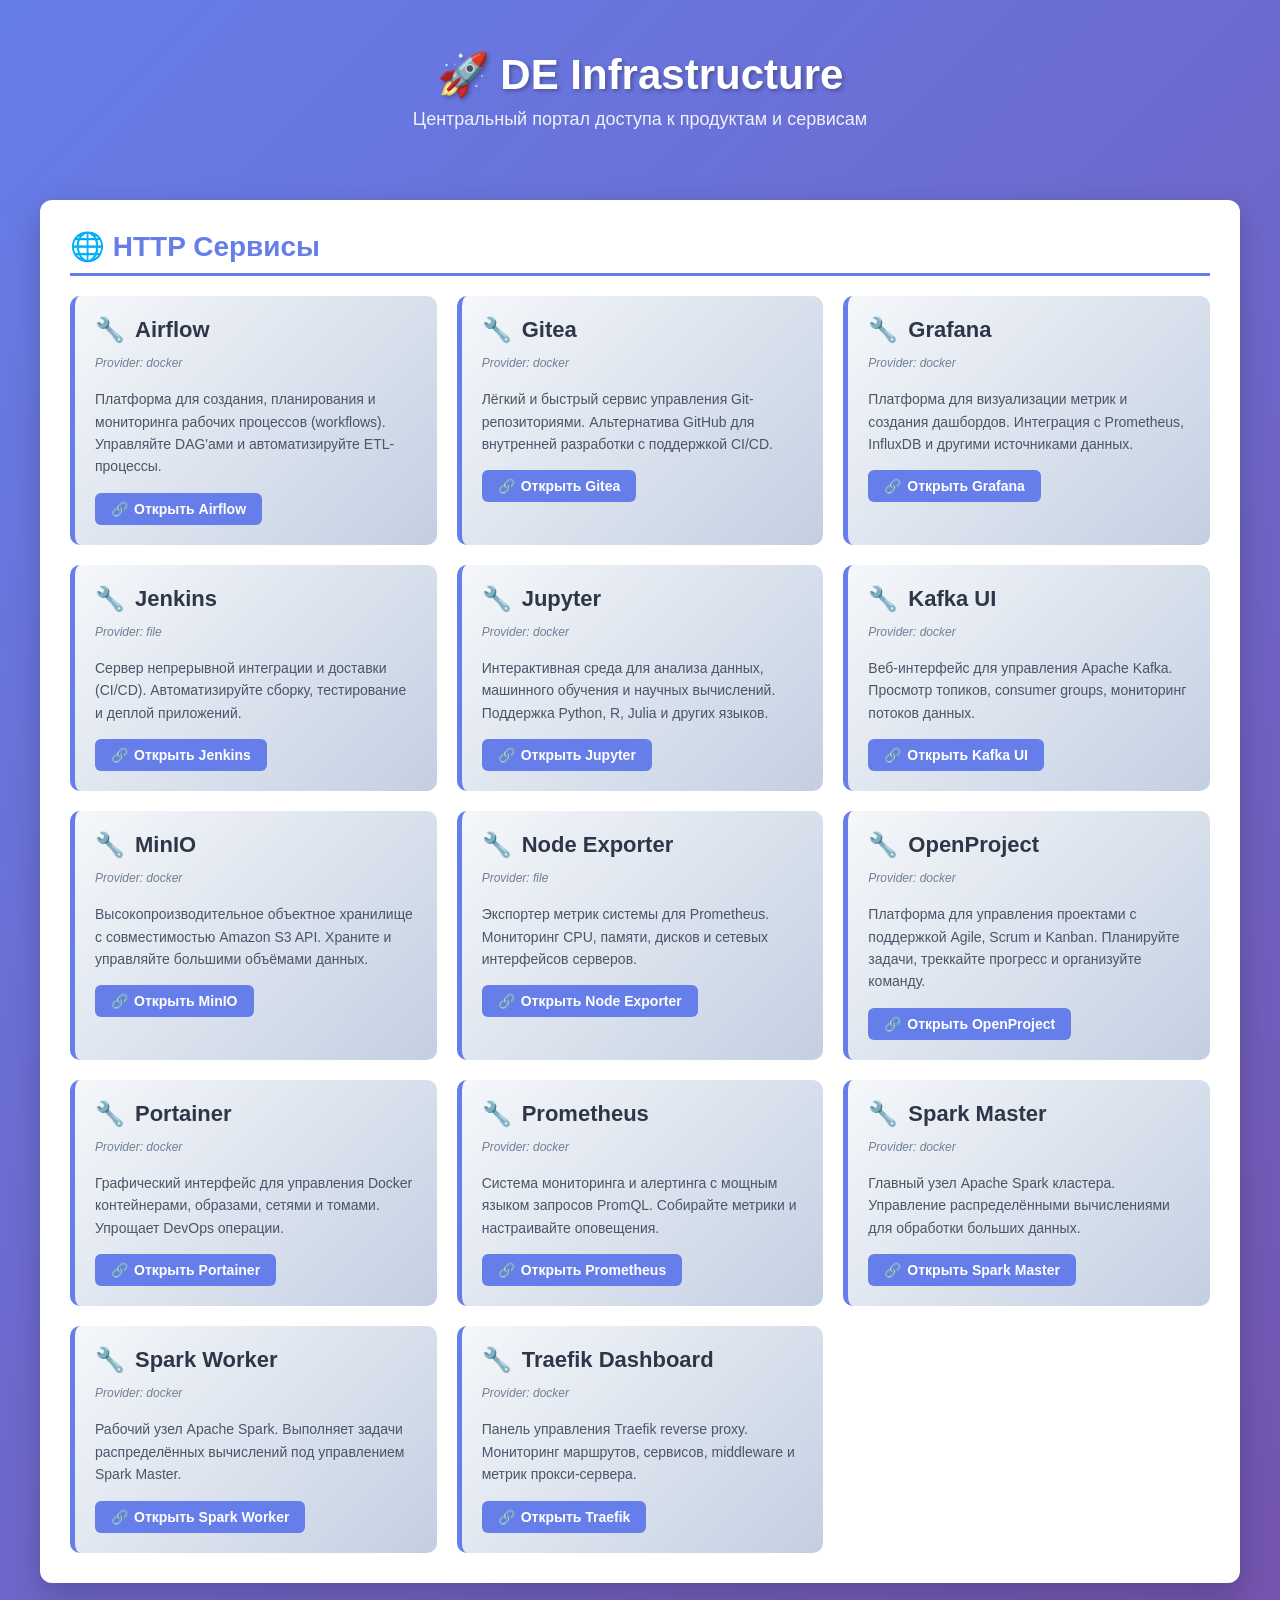
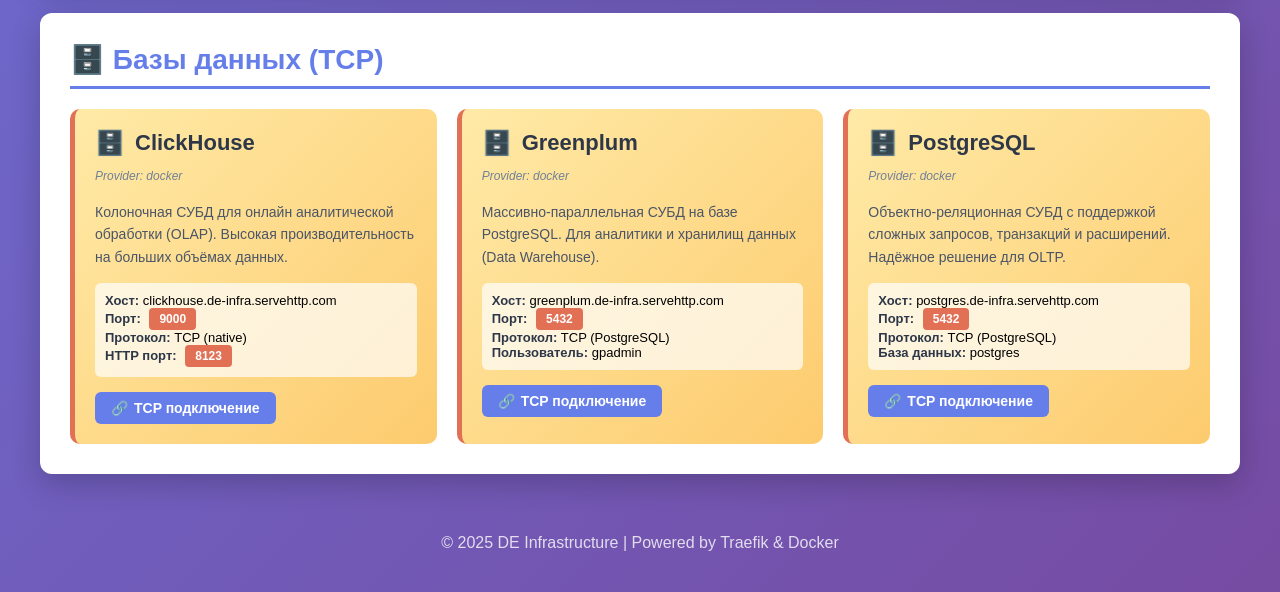
==== index.bkp.html @ e06b54d3 "autocommit" ====
<!DOCTYPE html>
<html lang="ru">
<head>
  <meta charset="UTF-8" />
  <meta name="viewport" content="width=device-width, initial-scale=1.0" />
  <title>DE Infrastructure - Список продуктов</title>
  <style>
    * {
      margin: 0;
      padding: 0;
      box-sizing: border-box;
    }
    
    body {
      font-family: 'Segoe UI', Tahoma, Geneva, Verdana, sans-serif;
      background: linear-gradient(135deg, #667eea 0%, #764ba2 100%);
      min-height: 100vh;
      padding: 20px;
    }
    
    .container {
      max-width: 1200px;
      margin: 0 auto;
    }
    
    header {
      text-align: center;
      color: white;
      margin-bottom: 40px;
      padding: 30px 0;
    }
    
    header h1 {
      font-size: 42px;
      margin-bottom: 10px;
      text-shadow: 2px 2px 4px rgba(0,0,0,0.3);
    }
    
    header p {
      font-size: 18px;
      opacity: 0.9;
    }
    
    .section {
      background: white;
      border-radius: 12px;
      padding: 30px;
      margin-bottom: 30px;
      box-shadow: 0 10px 30px rgba(0,0,0,0.2);
    }
    
    .section h2 {
      color: #667eea;
      margin-bottom: 20px;
      font-size: 28px;
      border-bottom: 3px solid #667eea;
      padding-bottom: 10px;
    }
    
    .product-grid {
      display: grid;
      grid-template-columns: repeat(auto-fill, minmax(320px, 1fr));
      gap: 20px;
      margin-top: 20px;
    }
    
    .product-card {
      background: linear-gradient(135deg, #f5f7fa 0%, #c3cfe2 100%);
      border-radius: 10px;
      padding: 20px;
      transition: transform 0.3s ease, box-shadow 0.3s ease;
      border-left: 5px solid #667eea;
    }
    
    .product-card:hover {
      transform: translateY(-5px);
      box-shadow: 0 8px 20px rgba(0,0,0,0.15);
    }
    
    .product-card h3 {
      color: #2d3748;
      font-size: 22px;
      margin-bottom: 10px;
      display: flex;
      align-items: center;
    }
    
    .product-card h3::before {
      content: "🔧";
      margin-right: 10px;
      font-size: 24px;
    }
    
    .product-card p {
      color: #4a5568;
      font-size: 14px;
      line-height: 1.6;
      margin-bottom: 15px;
    }
    
    .product-card .provider {
      font-size: 12px;
      color: #718096;
      margin-bottom: 15px;
      font-style: italic;
    }
    
    .links {
      display: flex;
      gap: 10px;
      flex-wrap: wrap;
    }
    
    .links a {
      padding: 8px 16px;
      background: #667eea;
      color: white;
      text-decoration: none;
      border-radius: 6px;
      font-size: 14px;
      font-weight: 600;
      transition: background 0.3s ease;
      display: inline-flex;
      align-items: center;
    }
    
    .links a:hover {
      background: #5568d3;
    }
    
    .links a::before {
      content: "🔗";
      margin-right: 6px;
    }
    
    .db-card {
      background: linear-gradient(135deg, #ffeaa7 0%, #fdcb6e 100%);
      border-left: 5px solid #e17055;
    }
    
    .db-card h3::before {
      content: "🗄️";
    }
    
    .db-info {
      background: rgba(255,255,255,0.7);
      padding: 10px;
      border-radius: 6px;
      margin-bottom: 15px;
      font-size: 13px;
    }
    
    .db-info strong {
      color: #2d3748;
    }
    
    .port {
      display: inline-block;
      background: #e17055;
      color: white;
      padding: 4px 10px;
      border-radius: 4px;
      font-size: 12px;
      font-weight: bold;
      margin-left: 5px;
    }
    
    footer {
      text-align: center;
      color: white;
      margin-top: 40px;
      padding: 20px;
      opacity: 0.8;
    }
    
    @media (max-width: 768px) {
      header h1 {
        font-size: 32px;
      }
      
      .product-grid {
        grid-template-columns: 1fr;
      }
    }
  </style>
</head>
<body>
  <div class="container">
    <header>
      <h1>🚀 DE Infrastructure</h1>
      <p>Центральный портал доступа к продуктам и сервисам</p>
    </header>
    
    <!-- HTTP Сервисы -->
    <div class="section">
      <h2>🌐 HTTP Сервисы</h2>
      <div class="product-grid">
        
        <div class="product-card">
          <h3>Airflow</h3>
          <p class="provider">Provider: docker</p>
          <p>Платформа для создания, планирования и мониторинга рабочих процессов (workflows). Управляйте DAG'ами и автоматизируйте ETL-процессы.</p>
          <div class="links">
            <a href="http://airflow.de-infra.servehttp.com" target="_blank">Открыть Airflow</a>
          </div>
        </div>
        
        <div class="product-card">
          <h3>Gitea</h3>
          <p class="provider">Provider: docker</p>
          <p>Лёгкий и быстрый сервис управления Git-репозиториями. Альтернатива GitHub для внутренней разработки с поддержкой CI/CD.</p>
          <div class="links">
            <a href="http://gitea.de-infra.servehttp.com" target="_blank">Открыть Gitea</a>
          </div>
        </div>
        
        <div class="product-card">
          <h3>Grafana</h3>
          <p class="provider">Provider: docker</p>
          <p>Платформа для визуализации метрик и создания дашбордов. Интеграция с Prometheus, InfluxDB и другими источниками данных.</p>
          <div class="links">
            <a href="http://grafana.de-infra.servehttp.com" target="_blank">Открыть Grafana</a>
          </div>
        </div>
        
        <div class="product-card">
          <h3>Jenkins</h3>
          <p class="provider">Provider: file</p>
          <p>Сервер непрерывной интеграции и доставки (CI/CD). Автоматизируйте сборку, тестирование и деплой приложений.</p>
          <div class="links">
            <a href="http://jenkins.de-infra.servehttp.com" target="_blank">Открыть Jenkins</a>
          </div>
        </div>
        
        <div class="product-card">
          <h3>Jupyter</h3>
          <p class="provider">Provider: docker</p>
          <p>Интерактивная среда для анализа данных, машинного обучения и научных вычислений. Поддержка Python, R, Julia и других языков.</p>
          <div class="links">
            <a href="http://jupyter.de-infra.servehttp.com" target="_blank">Открыть Jupyter</a>
          </div>
        </div>
        
        <div class="product-card">
          <h3>Kafka UI</h3>
          <p class="provider">Provider: docker</p>
          <p>Веб-интерфейс для управления Apache Kafka. Просмотр топиков, consumer groups, мониторинг потоков данных.</p>
          <div class="links">
            <a href="http://kafka.de-infra.servehttp.com" target="_blank">Открыть Kafka UI</a>
          </div>
        </div>
        
        <div class="product-card">
          <h3>MinIO</h3>
          <p class="provider">Provider: docker</p>
          <p>Высокопроизводительное объектное хранилище с совместимостью Amazon S3 API. Храните и управляйте большими объёмами данных.</p>
          <div class="links">
            <a href="http://minio.de-infra.servehttp.com" target="_blank">Открыть MinIO</a>
          </div>
        </div>
        
        <div class="product-card">
          <h3>Node Exporter</h3>
          <p class="provider">Provider: file</p>
          <p>Экспортер метрик системы для Prometheus. Мониторинг CPU, памяти, дисков и сетевых интерфейсов серверов.</p>
          <div class="links">
            <a href="http://node-exporter.de-infra.servehttp.com" target="_blank">Открыть Node Exporter</a>
          </div>
        </div>
        
        <div class="product-card">
          <h3>OpenProject</h3>
          <p class="provider">Provider: docker</p>
          <p>Платформа для управления проектами с поддержкой Agile, Scrum и Kanban. Планируйте задачи, треккайте прогресс и организуйте команду.</p>
          <div class="links">
            <a href="http://openproject.de-infra.servehttp.com" target="_blank">Открыть OpenProject</a>
          </div>
        </div>
        
        <div class="product-card">
          <h3>Portainer</h3>
          <p class="provider">Provider: docker</p>
          <p>Графический интерфейс для управления Docker контейнерами, образами, сетями и томами. Упрощает DevOps операции.</p>
          <div class="links">
            <a href="http://portainer.de-infra.servehttp.com" target="_blank">Открыть Portainer</a>
          </div>
        </div>
        
        <div class="product-card">
          <h3>Prometheus</h3>
          <p class="provider">Provider: docker</p>
          <p>Система мониторинга и алертинга с мощным языком запросов PromQL. Собирайте метрики и настраивайте оповещения.</p>
          <div class="links">
            <a href="http://prometheus.de-infra.servehttp.com" target="_blank">Открыть Prometheus</a>
          </div>
        </div>
        
        <div class="product-card">
          <h3>Spark Master</h3>
          <p class="provider">Provider: docker</p>
          <p>Главный узел Apache Spark кластера. Управление распределёнными вычислениями для обработки больших данных.</p>
          <div class="links">
            <a href="http://spark-master.de-infra.servehttp.com" target="_blank">Открыть Spark Master</a>
          </div>
        </div>
        
        <div class="product-card">
          <h3>Spark Worker</h3>
          <p class="provider">Provider: docker</p>
          <p>Рабочий узел Apache Spark. Выполняет задачи распределённых вычислений под управлением Spark Master.</p>
          <div class="links">
            <a href="http://spark-worker.de-infra.servehttp.com" target="_blank">Открыть Spark Worker</a>
          </div>
        </div>
        
        <div class="product-card">
          <h3>Traefik Dashboard</h3>
          <p class="provider">Provider: docker</p>
          <p>Панель управления Traefik reverse proxy. Мониторинг маршрутов, сервисов, middleware и метрик прокси-сервера.</p>
          <div class="links">
            <a href="http://traefik.de-infra.servehttp.com" target="_blank">Открыть Traefik</a>
          </div>
        </div>
        
      </div>
    </div>
    
    <!-- TCP Сервисы (Базы данных) -->
    <div class="section">
      <h2>🗄️ Базы данных (TCP)</h2>
      <div class="product-grid">
        
        <div class="product-card db-card">
          <h3>ClickHouse</h3>
          <p class="provider">Provider: docker</p>
          <p>Колоночная СУБД для онлайн аналитической обработки (OLAP). Высокая производительность на больших объёмах данных.</p>
          <div class="db-info">
            <strong>Хост:</strong> clickhouse.de-infra.servehttp.com<br>
            <strong>Порт:</strong> <span class="port">9000</span><br>
            <strong>Протокол:</strong> TCP (native)<br>
            <strong>HTTP порт:</strong> <span class="port">8123</span>
          </div>
          <div class="links">
            <a href="tcp://clickhouse.de-infra.servehttp.com:9000">TCP подключение</a>
          </div>
        </div>
        
        <div class="product-card db-card">
          <h3>Greenplum</h3>
          <p class="provider">Provider: docker</p>
          <p>Массивно-параллельная СУБД на базе PostgreSQL. Для аналитики и хранилищ данных (Data Warehouse).</p>
          <div class="db-info">
            <strong>Хост:</strong> greenplum.de-infra.servehttp.com<br>
            <strong>Порт:</strong> <span class="port">5432</span><br>
            <strong>Протокол:</strong> TCP (PostgreSQL)<br>
            <strong>Пользователь:</strong> gpadmin
          </div>
          <div class="links">
            <a href="tcp://greenplum.de-infra.servehttp.com:5432">TCP подключение</a>
          </div>
        </div>
        
        <div class="product-card db-card">
          <h3>PostgreSQL</h3>
          <p class="provider">Provider: docker</p>
          <p>Объектно-реляционная СУБД с поддержкой сложных запросов, транзакций и расширений. Надёжное решение для OLTP.</p>
          <div class="db-info">
            <strong>Хост:</strong> postgres.de-infra.servehttp.com<br>
            <strong>Порт:</strong> <span class="port">5432</span><br>
            <strong>Протокол:</strong> TCP (PostgreSQL)<br>
            <strong>База данных:</strong> postgres
          </div>
          <div class="links">
            <a href="tcp://postgres.de-infra.servehttp.com:5432">TCP подключение</a>
          </div>
        </div>
        
      </div>
    </div>
    
    <footer>
      <p>© 2025 DE Infrastructure | Powered by Traefik & Docker</p>
    </footer>
  </div>
</body>
</html>
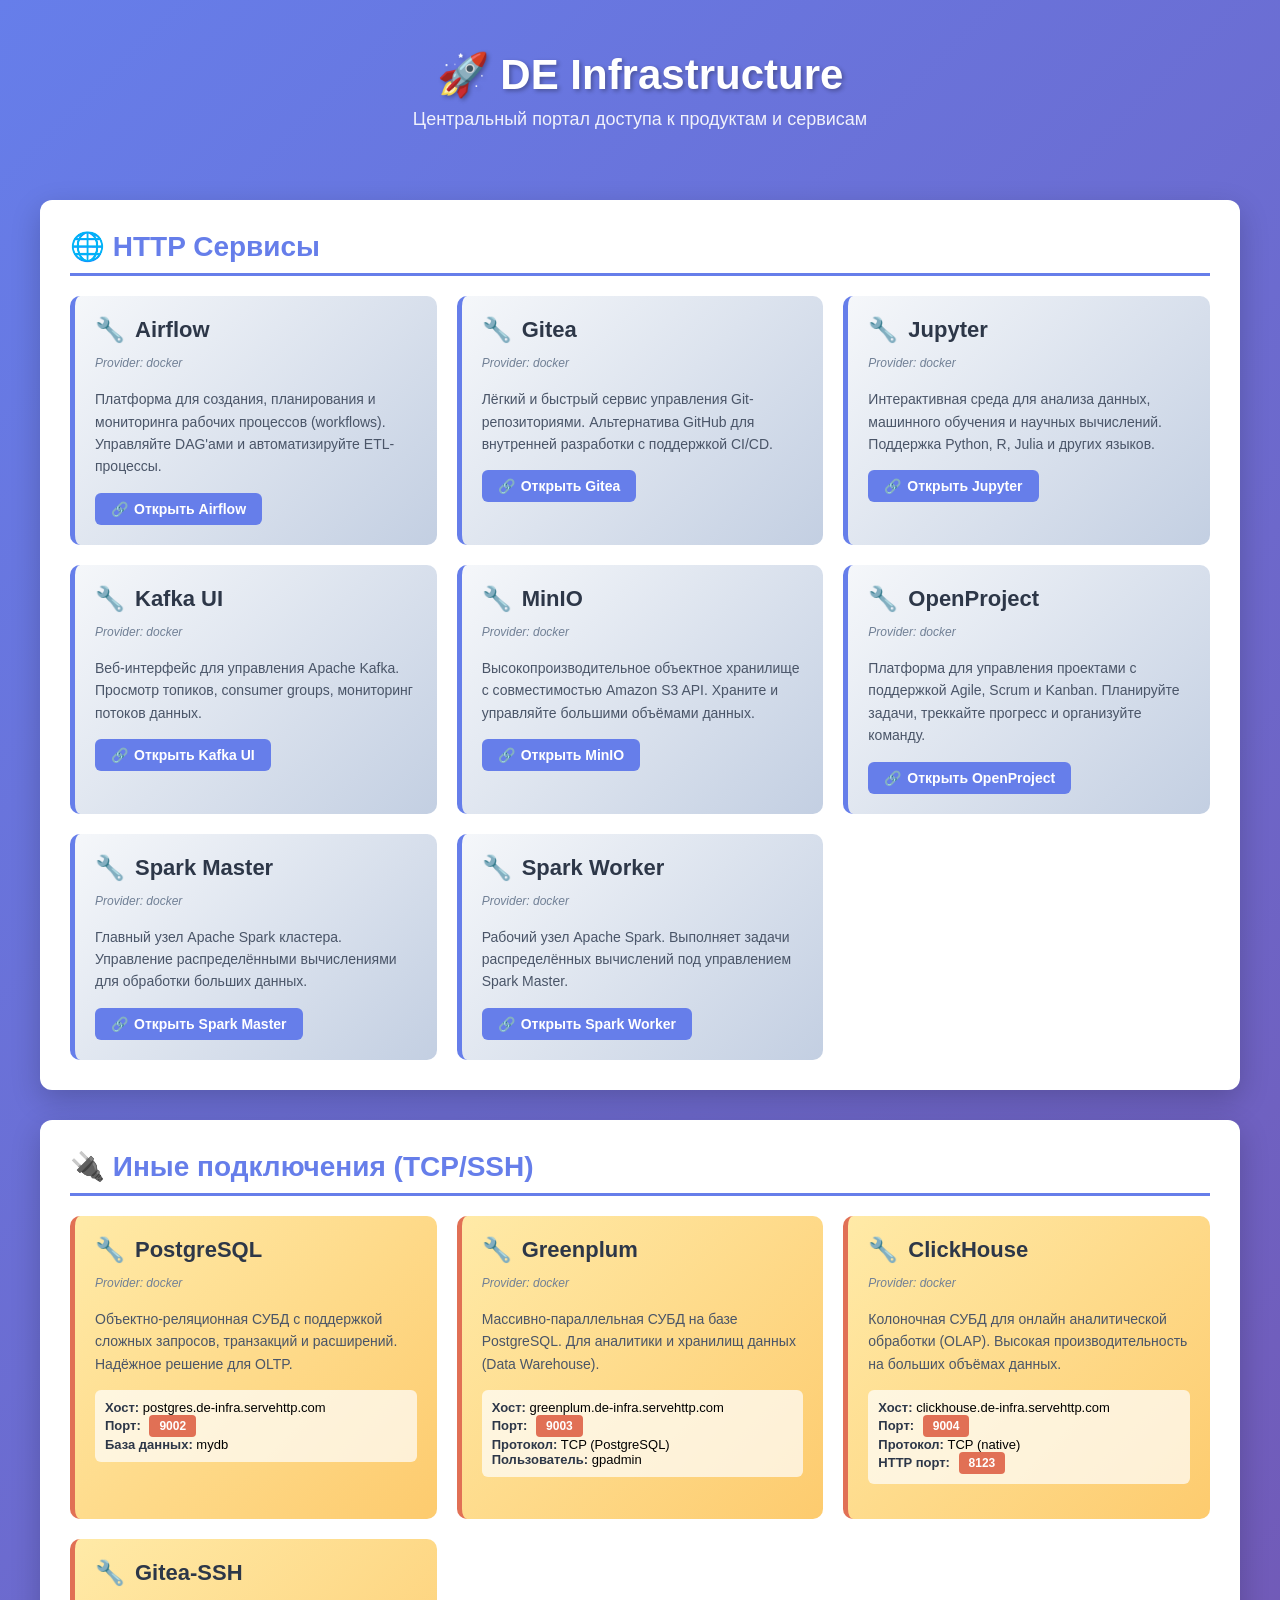
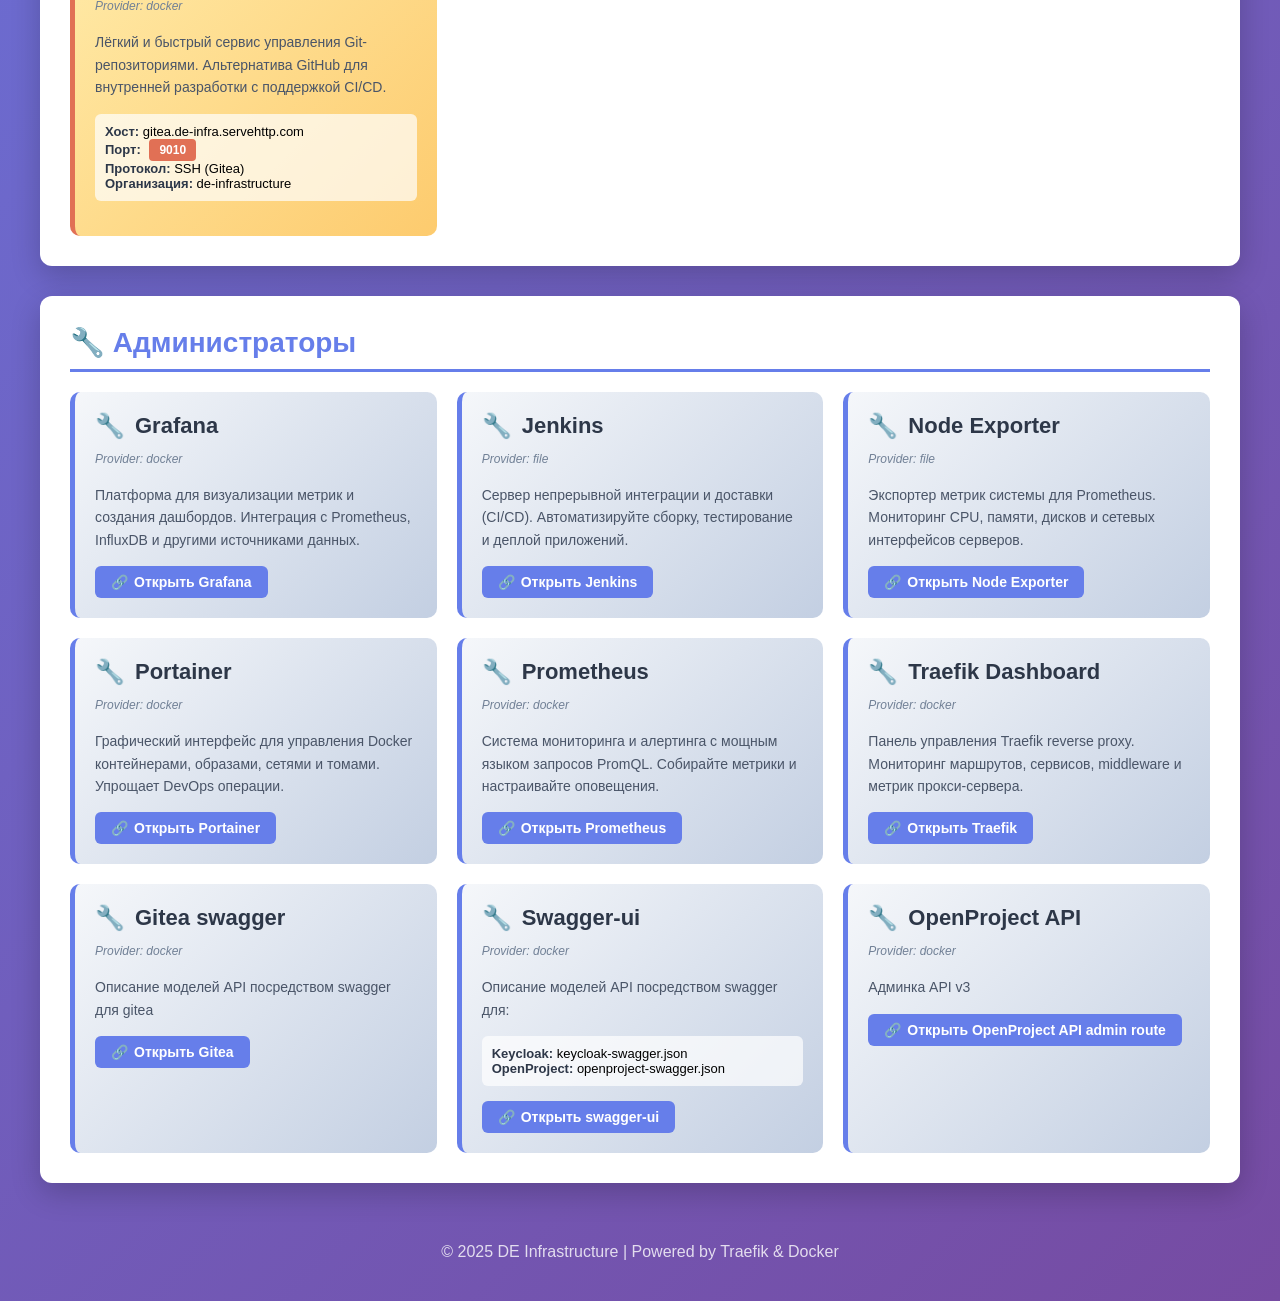
==== commit 188c28b1: "autocommit" ====
--- a/index.bkp.html
+++ b/index.bkp.html
@@ -137,11 +137,14 @@
       background: linear-gradient(135deg, #ffeaa7 0%, #fdcb6e 100%);
       border-left: 5px solid #e17055;
     }
-    
-    .db-card h3::before {
-      content: "🗄️";
-    }
-    
+
+
+    .ssh-card {
+      background: linear-gradient(135deg, #ffeaa7 0%, #fdcb6e 100%);
+      border-left: 5px solid #e17055;
+    }
+
+
     .db-info {
       background: rgba(255,255,255,0.7);
       padding: 10px;
@@ -215,6 +218,136 @@
         </div>
         
         <div class="product-card">
+          <h3>Jupyter</h3>
+          <p class="provider">Provider: docker</p>
+          <p>Интерактивная среда для анализа данных, машинного обучения и научных вычислений. Поддержка Python, R, Julia и других языков.</p>
+          <div class="links">
+            <a href="http://jupyter.de-infra.servehttp.com" target="_blank">Открыть Jupyter</a>
+          </div>
+        </div>
+        
+        <div class="product-card">
+          <h3>Kafka UI</h3>
+          <p class="provider">Provider: docker</p>
+          <p>Веб-интерфейс для управления Apache Kafka. Просмотр топиков, consumer groups, мониторинг потоков данных.</p>
+          <div class="links">
+            <a href="http://kafka.de-infra.servehttp.com" target="_blank">Открыть Kafka UI</a>
+          </div>
+        </div>
+        
+        <div class="product-card">
+          <h3>MinIO</h3>
+          <p class="provider">Provider: docker</p>
+          <p>Высокопроизводительное объектное хранилище с совместимостью Amazon S3 API. Храните и управляйте большими объёмами данных.</p>
+          <div class="links">
+            <a href="http://minio.de-infra.servehttp.com" target="_blank">Открыть MinIO</a>
+          </div>
+        </div>
+        
+        <div class="product-card">
+          <h3>OpenProject</h3>
+          <p class="provider">Provider: docker</p>
+          <p>Платформа для управления проектами с поддержкой Agile, Scrum и Kanban. Планируйте задачи, треккайте прогресс и организуйте команду.</p>
+          <div class="links">
+            <a href="http://openproject.de-infra.servehttp.com" target="_blank">Открыть OpenProject</a>
+          </div>
+        </div>
+        
+        <div class="product-card">
+          <h3>Spark Master</h3>
+          <p class="provider">Provider: docker</p>
+          <p>Главный узел Apache Spark кластера. Управление распределёнными вычислениями для обработки больших данных.</p>
+          <div class="links">
+            <a href="http://spark-master.de-infra.servehttp.com" target="_blank">Открыть Spark Master</a>
+          </div>
+        </div>
+        
+        <div class="product-card">
+          <h3>Spark Worker</h3>
+          <p class="provider">Provider: docker</p>
+          <p>Рабочий узел Apache Spark. Выполняет задачи распределённых вычислений под управлением Spark Master.</p>
+          <div class="links">
+            <a href="http://spark-worker.de-infra.servehttp.com" target="_blank">Открыть Spark Worker</a>
+          </div>
+        </div>
+        
+      </div>
+    </div>
+    
+    <!-- TCP Сервисы (Базы данных) -->
+    <div class="section">
+      <h2>🔌 Иные подключения (TCP/SSH)</h2>
+      <div class="product-grid">
+        
+        <div class="product-card db-card">
+          <h3>PostgreSQL</h3>
+          <p class="provider">Provider: docker</p>
+          <p>Объектно-реляционная СУБД с поддержкой сложных запросов, транзакций и расширений. Надёжное решение для OLTP.</p>
+          <div class="db-info">
+            <strong>Хост:</strong> postgres.de-infra.servehttp.com<br>
+            <strong>Порт:</strong> <span class="port">9002</span><br>
+            <strong>База данных:</strong> mydb
+          </div>
+          <!-- <div class="links">
+            <a href="tcp://postgres.de-infra.servehttp.com:9002">TCP подключение</a>
+          </div> -->
+        </div>
+
+
+        <div class="product-card db-card">
+          <h3>Greenplum</h3>
+          <p class="provider">Provider: docker</p>
+          <p>Массивно-параллельная СУБД на базе PostgreSQL. Для аналитики и хранилищ данных (Data Warehouse).</p>
+          <div class="db-info">
+            <strong>Хост:</strong> greenplum.de-infra.servehttp.com<br>
+            <strong>Порт:</strong> <span class="port">9003</span><br>
+            <strong>Протокол:</strong> TCP (PostgreSQL)<br>
+            <strong>Пользователь:</strong> gpadmin
+          </div>
+          <!-- <div class="links">
+            <a href="tcp://greenplum.de-infra.servehttp.com:5432">TCP подключение</a>
+          </div> -->
+        </div>
+        
+
+        <div class="product-card db-card">
+          <h3>ClickHouse</h3>
+          <p class="provider">Provider: docker</p>
+          <p>Колоночная СУБД для онлайн аналитической обработки (OLAP). Высокая производительность на больших объёмах данных.</p>
+          <div class="db-info">
+            <strong>Хост:</strong> clickhouse.de-infra.servehttp.com<br>
+            <strong>Порт:</strong> <span class="port">9004</span><br>
+            <strong>Протокол:</strong> TCP (native)<br>
+            <strong>HTTP порт:</strong> <span class="port">8123</span>
+          </div>
+          <!-- <div class="links">
+            <a href="tcp://clickhouse.de-infra.servehttp.com:9000">TCP подключение</a>
+          </div> -->
+        </div>
+
+        <div class="product-card ssh-card">
+          <h3>Gitea-SSH</h3>
+          <p class="provider">Provider: docker</p>
+          <p>Лёгкий и быстрый сервис управления Git-репозиториями. Альтернатива GitHub для внутренней разработки с поддержкой CI/CD.</p>
+          <div class="db-info">
+            <strong>Хост:</strong> gitea.de-infra.servehttp.com<br>
+            <strong>Порт:</strong> <span class="port">9010</span><br>
+            <strong>Протокол:</strong> SSH (Gitea)<br>
+            <strong>Организация:</strong> de-infrastructure
+          </div>
+          <!-- <div class="links">
+            <a href="ssh gitea.de-infra.servehttp.com:9010">SSH подключение</a>
+          </div> -->
+        </div>
+      </div>
+    </div>
+
+    <!-- Администраторы -->
+    <div class="section">
+      <h2>🔧 Администраторы</h2>
+      <div class="product-grid">
+
+        <div class="product-card">
           <h3>Grafana</h3>
           <p class="provider">Provider: docker</p>
           <p>Платформа для визуализации метрик и создания дашбордов. Интеграция с Prometheus, InfluxDB и другими источниками данных.</p>
@@ -222,7 +355,7 @@
             <a href="http://grafana.de-infra.servehttp.com" target="_blank">Открыть Grafana</a>
           </div>
         </div>
-        
+
         <div class="product-card">
           <h3>Jenkins</h3>
           <p class="provider">Provider: file</p>
@@ -231,34 +364,7 @@
             <a href="http://jenkins.de-infra.servehttp.com" target="_blank">Открыть Jenkins</a>
           </div>
         </div>
-        
-        <div class="product-card">
-          <h3>Jupyter</h3>
-          <p class="provider">Provider: docker</p>
-          <p>Интерактивная среда для анализа данных, машинного обучения и научных вычислений. Поддержка Python, R, Julia и других языков.</p>
-          <div class="links">
-            <a href="http://jupyter.de-infra.servehttp.com" target="_blank">Открыть Jupyter</a>
-          </div>
-        </div>
-        
-        <div class="product-card">
-          <h3>Kafka UI</h3>
-          <p class="provider">Provider: docker</p>
-          <p>Веб-интерфейс для управления Apache Kafka. Просмотр топиков, consumer groups, мониторинг потоков данных.</p>
-          <div class="links">
-            <a href="http://kafka.de-infra.servehttp.com" target="_blank">Открыть Kafka UI</a>
-          </div>
-        </div>
-        
-        <div class="product-card">
-          <h3>MinIO</h3>
-          <p class="provider">Provider: docker</p>
-          <p>Высокопроизводительное объектное хранилище с совместимостью Amazon S3 API. Храните и управляйте большими объёмами данных.</p>
-          <div class="links">
-            <a href="http://minio.de-infra.servehttp.com" target="_blank">Открыть MinIO</a>
-          </div>
-        </div>
-        
+
         <div class="product-card">
           <h3>Node Exporter</h3>
           <p class="provider">Provider: file</p>
@@ -267,16 +373,7 @@
             <a href="http://node-exporter.de-infra.servehttp.com" target="_blank">Открыть Node Exporter</a>
           </div>
         </div>
-        
-        <div class="product-card">
-          <h3>OpenProject</h3>
-          <p class="provider">Provider: docker</p>
-          <p>Платформа для управления проектами с поддержкой Agile, Scrum и Kanban. Планируйте задачи, треккайте прогресс и организуйте команду.</p>
-          <div class="links">
-            <a href="http://openproject.de-infra.servehttp.com" target="_blank">Открыть OpenProject</a>
-          </div>
-        </div>
-        
+
         <div class="product-card">
           <h3>Portainer</h3>
           <p class="provider">Provider: docker</p>
@@ -285,7 +382,7 @@
             <a href="http://portainer.de-infra.servehttp.com" target="_blank">Открыть Portainer</a>
           </div>
         </div>
-        
+
         <div class="product-card">
           <h3>Prometheus</h3>
           <p class="provider">Provider: docker</p>
@@ -294,25 +391,7 @@
             <a href="http://prometheus.de-infra.servehttp.com" target="_blank">Открыть Prometheus</a>
           </div>
         </div>
-        
-        <div class="product-card">
-          <h3>Spark Master</h3>
-          <p class="provider">Provider: docker</p>
-          <p>Главный узел Apache Spark кластера. Управление распределёнными вычислениями для обработки больших данных.</p>
-          <div class="links">
-            <a href="http://spark-master.de-infra.servehttp.com" target="_blank">Открыть Spark Master</a>
-          </div>
-        </div>
-        
-        <div class="product-card">
-          <h3>Spark Worker</h3>
-          <p class="provider">Provider: docker</p>
-          <p>Рабочий узел Apache Spark. Выполняет задачи распределённых вычислений под управлением Spark Master.</p>
-          <div class="links">
-            <a href="http://spark-worker.de-infra.servehttp.com" target="_blank">Открыть Spark Worker</a>
-          </div>
-        </div>
-        
+
         <div class="product-card">
           <h3>Traefik Dashboard</h3>
           <p class="provider">Provider: docker</p>
@@ -321,66 +400,44 @@
             <a href="http://traefik.de-infra.servehttp.com" target="_blank">Открыть Traefik</a>
           </div>
         </div>
-        
+
+        <div class="product-card">
+          <h3>Gitea swagger</h3>
+          <p class="provider">Provider: docker</p>
+          <p>Описание моделей API посредством swagger для gitea</p>
+          <div class="links">
+            <a href="https://gitea.de-infra.servehttp.com/api/swagger" target="_blank">Открыть Gitea</a>
+          </div>
+        </div>
+
+        <div class="product-card">
+          <h3>Swagger-ui</h3>
+          <p class="provider">Provider: docker</p>
+          <p>Описание моделей API посредством swagger для:</p>
+          <div class="db-info">
+            <strong>Keycloak:</strong> keycloak-swagger.json<br>
+            <strong>OpenProject:</strong> openproject-swagger.json<br>
+          </div>
+          <div class="links">
+            <a href="https://swagger-ui.de-infra.servehttp.com/" target="_blank">Открыть swagger-ui</a>
+          </div>
+        </div>
+
+        <div class="product-card">
+          <h3>OpenProject API</h3>
+          <p class="provider">Provider: docker</p>
+          <p>Админка API v3</p>
+          <div class="links">
+            <a href="https://openproject.de-infra.servehttp.com/api/docs" target="_blank">Открыть OpenProject API admin route</a>
+          </div>
+        </div>
+
       </div>
     </div>
-    
-    <!-- TCP Сервисы (Базы данных) -->
-    <div class="section">
-      <h2>🗄️ Базы данных (TCP)</h2>
-      <div class="product-grid">
-        
-        <div class="product-card db-card">
-          <h3>ClickHouse</h3>
-          <p class="provider">Provider: docker</p>
-          <p>Колоночная СУБД для онлайн аналитической обработки (OLAP). Высокая производительность на больших объёмах данных.</p>
-          <div class="db-info">
-            <strong>Хост:</strong> clickhouse.de-infra.servehttp.com<br>
-            <strong>Порт:</strong> <span class="port">9000</span><br>
-            <strong>Протокол:</strong> TCP (native)<br>
-            <strong>HTTP порт:</strong> <span class="port">8123</span>
-          </div>
-          <div class="links">
-            <a href="tcp://clickhouse.de-infra.servehttp.com:9000">TCP подключение</a>
-          </div>
-        </div>
-        
-        <div class="product-card db-card">
-          <h3>Greenplum</h3>
-          <p class="provider">Provider: docker</p>
-          <p>Массивно-параллельная СУБД на базе PostgreSQL. Для аналитики и хранилищ данных (Data Warehouse).</p>
-          <div class="db-info">
-            <strong>Хост:</strong> greenplum.de-infra.servehttp.com<br>
-            <strong>Порт:</strong> <span class="port">5432</span><br>
-            <strong>Протокол:</strong> TCP (PostgreSQL)<br>
-            <strong>Пользователь:</strong> gpadmin
-          </div>
-          <div class="links">
-            <a href="tcp://greenplum.de-infra.servehttp.com:5432">TCP подключение</a>
-          </div>
-        </div>
-        
-        <div class="product-card db-card">
-          <h3>PostgreSQL</h3>
-          <p class="provider">Provider: docker</p>
-          <p>Объектно-реляционная СУБД с поддержкой сложных запросов, транзакций и расширений. Надёжное решение для OLTP.</p>
-          <div class="db-info">
-            <strong>Хост:</strong> postgres.de-infra.servehttp.com<br>
-            <strong>Порт:</strong> <span class="port">5432</span><br>
-            <strong>Протокол:</strong> TCP (PostgreSQL)<br>
-            <strong>База данных:</strong> postgres
-          </div>
-          <div class="links">
-            <a href="tcp://postgres.de-infra.servehttp.com:5432">TCP подключение</a>
-          </div>
-        </div>
-        
-      </div>
-    </div>
-    
+
     <footer>
       <p>© 2025 DE Infrastructure | Powered by Traefik & Docker</p>
     </footer>
   </div>
 </body>
-</html>+</html>
